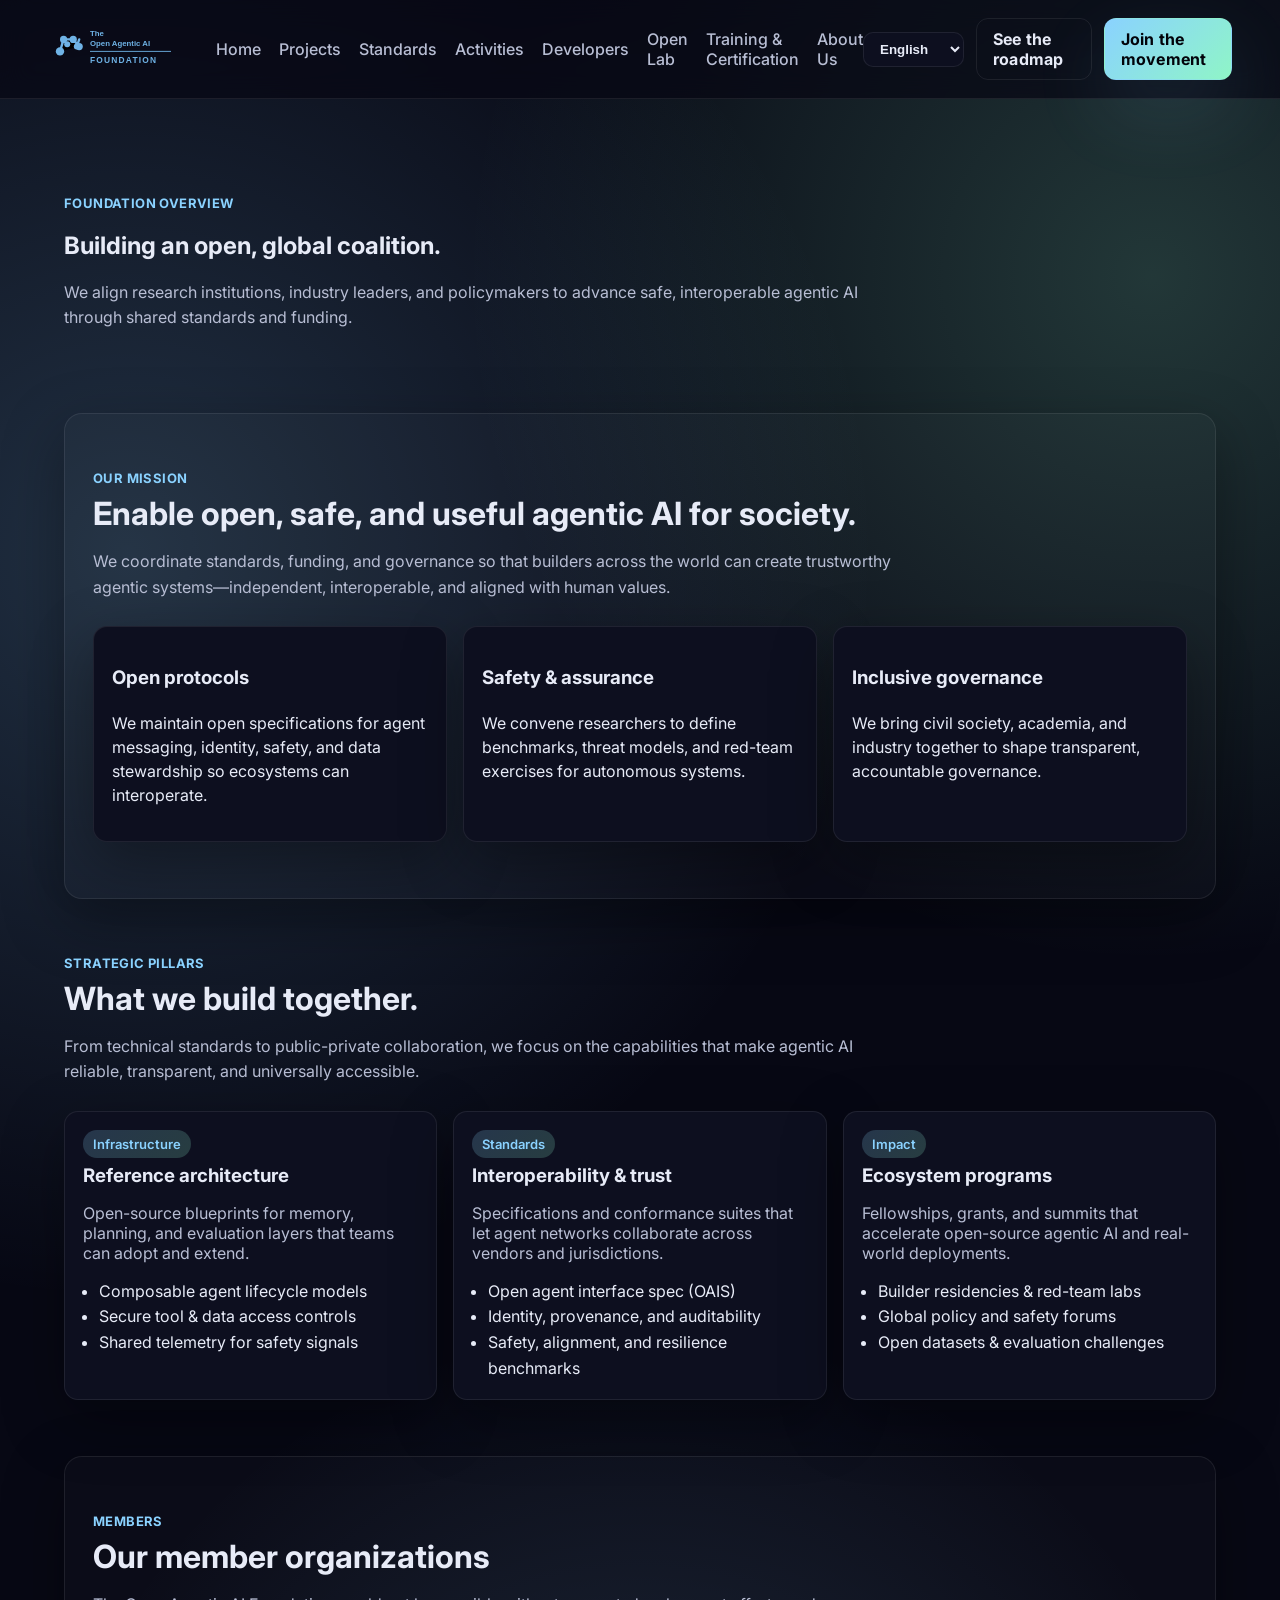
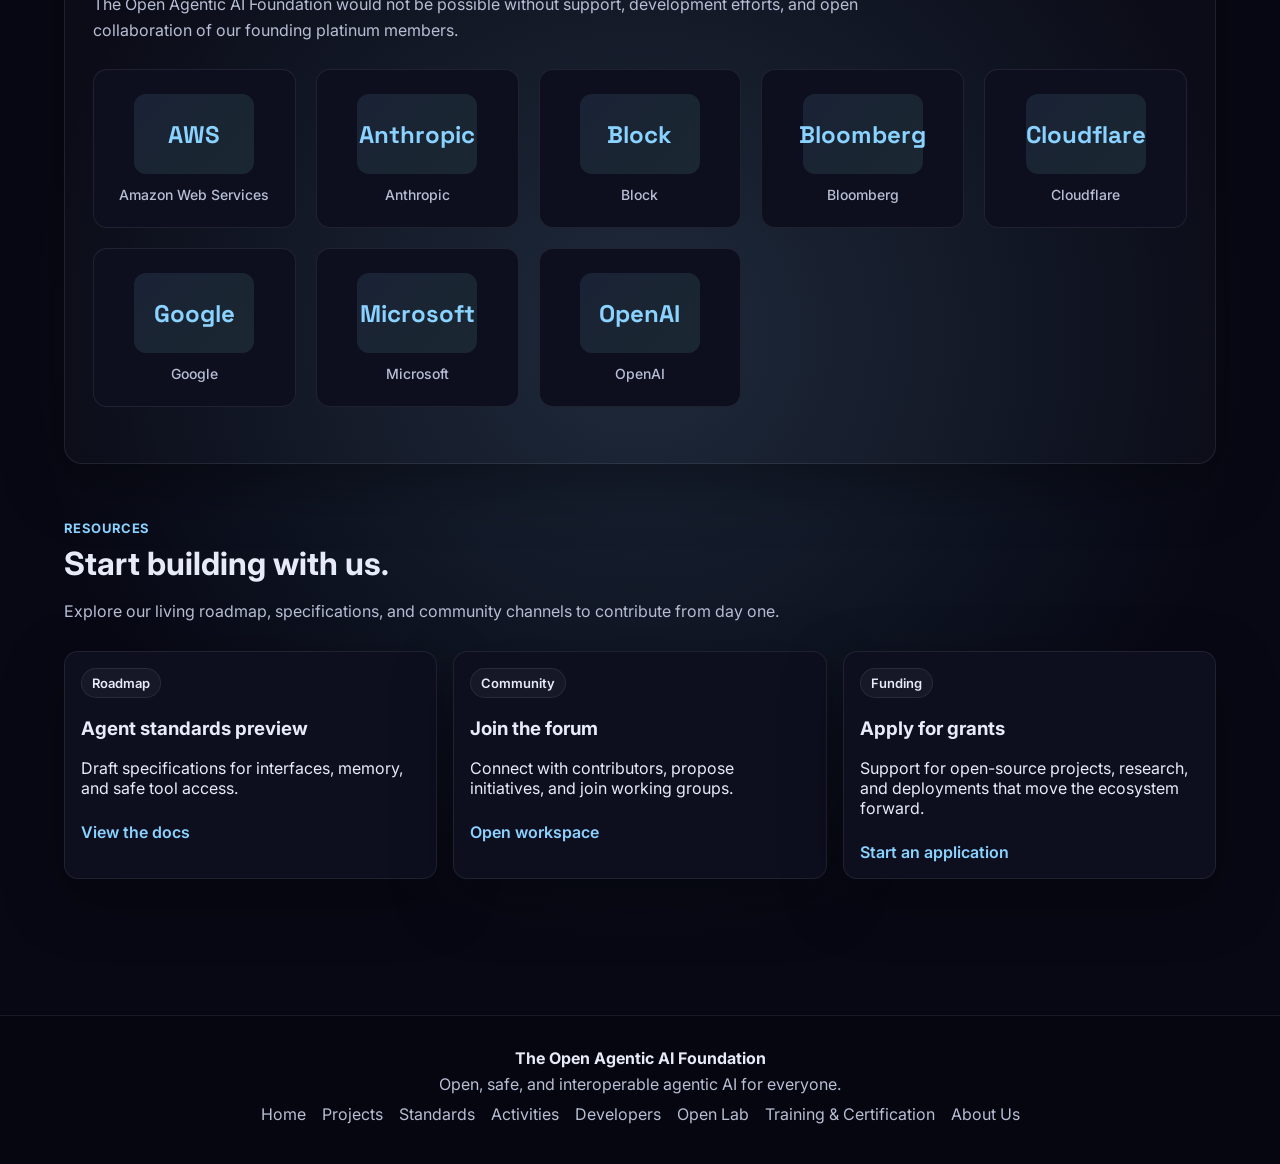
==== about.html @ 7ecd5288 "Add foundation logo to site" ====
<!DOCTYPE html>
<html lang="en">
<head>
  <meta charset="UTF-8">
  <meta name="viewport" content="width=device-width, initial-scale=1.0">
  <meta name="description" content="Learn about The Open Agentic AI Foundation, our mission, charter, structure, and donors.">
  <title>About Us · The Open Agentic AI Foundation</title>
  <link rel="preconnect" href="https://fonts.googleapis.com">
  <link rel="preconnect" href="https://fonts.gstatic.com" crossorigin>
  <link href="https://fonts.googleapis.com/css2?family=Inter:wght@400;500;600;700&family=Space+Grotesk:wght@500;600&display=swap" rel="stylesheet">
  <link rel="stylesheet" href="assets/css/style.css">
</head>
<body>
  <a class="skip-link" href="#main-content">Skip to main content</a>
  <header class="site-header">
    <a class="logo" href="index.html" aria-label="The Open Agentic AI Foundation home">
      <img class="logo__image logo__image--full" src="assets/images/oaaif-logo-full.svg" alt="The Open Agentic AI Foundation logo">
      <img class="logo__image logo__image--mark" src="assets/images/oaaif-logo-mark.svg" alt="Open Agentic AI Foundation mark">
    </a>
    <nav class="nav-links">
      <a href="index.html#main-content" data-i18n="nav-home">Home</a>
      <a href="index.html#programs" data-i18n="nav-projects">Projects</a>
      <a href="index.html#pillars" data-i18n="nav-standards">Standards</a>
      <a href="index.html#community" data-i18n="nav-activities">Activities</a>
      <a href="index.html#members" data-i18n="nav-developers">Developers</a>
      <a href="index.html#resources" data-i18n="nav-open-lab">Open Lab</a>
      <a href="index.html#join" data-i18n="nav-training">Training & Certification</a>
      <div class="nav-item nav-item--dropdown">
        <a href="about.html#overview" data-i18n="nav-about">About Us</a>
        <div class="nav-dropdown">
          <a href="about.html#overview" data-i18n="nav-about-foundation">Foundation overview</a>
          <a href="about.html#mission" data-i18n="nav-about-mission">Mission</a>
          <a href="about.html#pillars" data-i18n="nav-about-charter">Charter</a>
          <a href="about.html#members" data-i18n="nav-about-structure">Organization structure</a>
          <a href="about.html#resources" data-i18n="nav-about-donors">Donor directory</a>
        </div>
      </div>
    </nav>
    <div class="header-actions">
      <select id="language-switcher" aria-label="Language selector">
        <option value="en">English</option>
        <option value="zh-CN">简体中文</option>
        <option value="zh-TW">繁體中文</option>
        <option value="ja">日本語</option>
        <option value="fr">Français</option>
      </select>
      <a class="btn ghost" href="index.html#join" data-i18n="hero-cta-secondary">See the roadmap</a>
      <a class="btn" href="index.html#community" data-i18n="hero-cta-primary">Join the movement</a>
    </div>
  </header>

  <main id="main-content">
    <section id="overview" class="section">
      <div class="section__header">
        <p class="eyebrow" data-i18n="overview-eyebrow">Foundation overview</p>
        <h1 data-i18n="overview-title">Building an open, global coalition.</h1>
        <p class="section__description" data-i18n="overview-body">We align research institutions, industry leaders, and policymakers to advance safe, interoperable agentic AI through shared standards and funding.</p>
      </div>
    </section>

    <section id="mission" class="section section--alt">
      <div class="section__header">
        <p class="eyebrow" data-i18n="mission-eyebrow">Our mission</p>
        <h2 data-i18n="mission-title">Enable open, safe, and useful agentic AI for society.</h2>
        <p class="section__description" data-i18n="mission-body">We coordinate standards, funding, and governance so that builders across the world can create trustworthy agentic systems—independent, interoperable, and aligned with human values.</p>
      </div>
      <div class="cards">
        <article class="card">
          <h3 data-i18n="mission-card-1-title">Open protocols</h3>
          <p data-i18n="mission-card-1-body">We maintain open specifications for agent messaging, identity, safety, and data stewardship so ecosystems can interoperate.</p>
        </article>
        <article class="card">
          <h3 data-i18n="mission-card-2-title">Safety & assurance</h3>
          <p data-i18n="mission-card-2-body">We convene researchers to define benchmarks, threat models, and red-team exercises for autonomous systems.</p>
        </article>
        <article class="card">
          <h3 data-i18n="mission-card-3-title">Inclusive governance</h3>
          <p data-i18n="mission-card-3-body">We bring civil society, academia, and industry together to shape transparent, accountable governance.</p>
        </article>
      </div>
    </section>

    <section id="pillars" class="section">
      <div class="section__header">
        <p class="eyebrow" data-i18n="pillars-eyebrow">Strategic pillars</p>
        <h2 data-i18n="pillars-title">What we build together.</h2>
        <p class="section__description" data-i18n="pillars-body">From technical standards to public-private collaboration, we focus on the capabilities that make agentic AI reliable, transparent, and universally accessible.</p>
      </div>
      <div class="pillars">
        <article class="pillar">
          <div class="pill pill--accent" data-i18n="pillar-1-tag">Infrastructure</div>
          <h3 data-i18n="pillar-1-title">Reference architecture</h3>
          <p data-i18n="pillar-1-body">Open-source blueprints for memory, planning, and evaluation layers that teams can adopt and extend.</p>
          <ul>
            <li data-i18n="pillar-1-li-1">Composable agent lifecycle models</li>
            <li data-i18n="pillar-1-li-2">Secure tool & data access controls</li>
            <li data-i18n="pillar-1-li-3">Shared telemetry for safety signals</li>
          </ul>
        </article>
        <article class="pillar">
          <div class="pill pill--accent" data-i18n="pillar-2-tag">Standards</div>
          <h3 data-i18n="pillar-2-title">Interoperability & trust</h3>
          <p data-i18n="pillar-2-body">Specifications and conformance suites that let agent networks collaborate across vendors and jurisdictions.</p>
          <ul>
            <li data-i18n="pillar-2-li-1">Open agent interface spec (OAIS)</li>
            <li data-i18n="pillar-2-li-2">Identity, provenance, and auditability</li>
            <li data-i18n="pillar-2-li-3">Safety, alignment, and resilience benchmarks</li>
          </ul>
        </article>
        <article class="pillar">
          <div class="pill pill--accent" data-i18n="pillar-3-tag">Impact</div>
          <h3 data-i18n="pillar-3-title">Ecosystem programs</h3>
          <p data-i18n="pillar-3-body">Fellowships, grants, and summits that accelerate open-source agentic AI and real-world deployments.</p>
          <ul>
            <li data-i18n="pillar-3-li-1">Builder residencies & red-team labs</li>
            <li data-i18n="pillar-3-li-2">Global policy and safety forums</li>
            <li data-i18n="pillar-3-li-3">Open datasets & evaluation challenges</li>
          </ul>
        </article>
      </div>
    </section>

    <section id="members" class="section section--alt">
      <div class="section__header">
        <p class="eyebrow" data-i18n="members-eyebrow">Members</p>
        <h2 data-i18n="members-title">Our member organizations</h2>
        <p class="section__description" data-i18n="members-body">The Open Agentic AI Foundation would not be possible without the support, development efforts, and open collaboration of our founding platinum members.</p>
      </div>
      <div class="logo-wall">
        <div class="logo-item">
          <div class="logo-placeholder" data-logo="aws">AWS</div>
          <span class="logo-name">Amazon Web Services</span>
        </div>
        <div class="logo-item">
          <div class="logo-placeholder" data-logo="anthropic">Anthropic</div>
          <span class="logo-name">Anthropic</span>
        </div>
        <div class="logo-item">
          <div class="logo-placeholder" data-logo="block">Block</div>
          <span class="logo-name">Block</span>
        </div>
        <div class="logo-item">
          <div class="logo-placeholder" data-logo="bloomberg">Bloomberg</div>
          <span class="logo-name">Bloomberg</span>
        </div>
        <div class="logo-item">
          <div class="logo-placeholder" data-logo="cloudflare">Cloudflare</div>
          <span class="logo-name">Cloudflare</span>
        </div>
        <div class="logo-item">
          <div class="logo-placeholder" data-logo="google">Google</div>
          <span class="logo-name">Google</span>
        </div>
        <div class="logo-item">
          <div class="logo-placeholder" data-logo="microsoft">Microsoft</div>
          <span class="logo-name">Microsoft</span>
        </div>
        <div class="logo-item">
          <div class="logo-placeholder" data-logo="openai">OpenAI</div>
          <span class="logo-name">OpenAI</span>
        </div>
      </div>
    </section>

    <section id="resources" class="section">
      <div class="section__header">
        <p class="eyebrow" data-i18n="resources-eyebrow">Resources</p>
        <h2 data-i18n="resources-title">Start building with us.</h2>
        <p class="section__description" data-i18n="resources-body">Explore our living roadmap, specifications, and community channels to contribute from day one.</p>
      </div>
      <div class="resource-grid">
        <article class="resource">
          <div class="pill" data-i18n="resource-1-tag">Roadmap</div>
          <h3 data-i18n="resource-1-title">Agent standards preview</h3>
          <p data-i18n="resource-1-body">Draft specifications for interfaces, memory, and safe tool access.</p>
          <a href="#" class="link" data-i18n="resource-1-link">View the docs</a>
        </article>
        <article class="resource">
          <div class="pill" data-i18n="resource-2-tag">Community</div>
          <h3 data-i18n="resource-2-title">Join the forum</h3>
          <p data-i18n="resource-2-body">Connect with contributors, propose initiatives, and join working groups.</p>
          <a href="#" class="link" data-i18n="resource-2-link">Open workspace</a>
        </article>
        <article class="resource">
          <div class="pill" data-i18n="resource-3-tag">Funding</div>
          <h3 data-i18n="resource-3-title">Apply for grants</h3>
          <p data-i18n="resource-3-body">Support for open-source projects, research, and deployments that move the ecosystem forward.</p>
          <a href="#" class="link" data-i18n="resource-3-link">Start an application</a>
        </article>
      </div>
    </section>
  </main>

  <footer class="footer">
    <div class="footer__brand" data-i18n="brand-name">The Open Agentic AI Foundation</div>
    <p class="footer__text" data-i18n="footer-copy">Open, safe, and interoperable agentic AI for everyone.</p>
    <div class="footer__links">
      <a href="index.html#main-content" data-i18n="nav-home">Home</a>
      <a href="index.html#programs" data-i18n="nav-projects">Projects</a>
      <a href="index.html#pillars" data-i18n="nav-standards">Standards</a>
      <a href="index.html#community" data-i18n="nav-activities">Activities</a>
      <a href="index.html#members" data-i18n="nav-developers">Developers</a>
      <a href="index.html#resources" data-i18n="nav-open-lab">Open Lab</a>
      <a href="index.html#join" data-i18n="nav-training">Training & Certification</a>
      <a href="about.html#overview" data-i18n="nav-about">About Us</a>
    </div>
  </footer>

  <script src="assets/js/app.js"></script>
</body>
</html>
---- assets/css/style.css ----
:root {
  --bg: #070814;
  --bg-alt: #0f1022;
  --card: #0d0f1f;
  --text: #e7ebf7;
  --muted: #b8bed4;
  --accent: #8ad2ff;
  --accent-2: #8ff5c7;
  --border: rgba(255, 255, 255, 0.08);
  --glow: 0 30px 80px rgba(138, 210, 255, 0.12);
  --radius: 14px;
  --shadow-card: 0 20px 60px rgba(0, 0, 0, 0.35);
}

* {
  box-sizing: border-box;
}

body {
  margin: 0;
  font-family: "Inter", system-ui, -apple-system, sans-serif;
  background: radial-gradient(circle at 10% 20%, rgba(138, 210, 255, 0.2), transparent 30%),
              radial-gradient(circle at 90% 10%, rgba(143, 245, 199, 0.2), transparent 25%),
              radial-gradient(circle at 50% 70%, rgba(138, 210, 255, 0.15), transparent 30%),
              var(--bg);
  color: var(--text);
  min-height: 100vh;
}

html {
  scroll-behavior: smooth;
}

@media (prefers-reduced-motion: reduce) {
  html {
    scroll-behavior: auto;
  }
}

.skip-link {
  position: absolute;
  left: 12px;
  top: -40px;
  padding: 10px 14px;
  background: var(--accent);
  color: #02030a;
  border-radius: 10px;
  font-weight: 700;
  transition: top 0.2s ease;
  z-index: 999;
}

.skip-link:focus {
  top: 12px;
}

a {
  color: inherit;
  text-decoration: none;
}

.site-header {
  position: sticky;
  top: 0;
  z-index: 10;
  display: flex;
  align-items: center;
  justify-content: space-between;
  padding: 18px 48px;
  backdrop-filter: blur(14px);
  background: rgba(7, 8, 20, 0.72);
  border-bottom: 1px solid var(--border);
}

.logo {
  display: flex;
  align-items: center;
  gap: 12px;
}

.logo__image {
  display: block;
  height: 48px;
  width: auto;
}

.logo__image--mark {
  display: none;
}

.nav-links {
  display: flex;
  gap: 18px;
  align-items: center;
}

.nav-links a {
  color: var(--muted);
  font-weight: 500;
  transition: color 0.2s ease;
}

.nav-links a:hover {
  color: var(--accent);
}

.nav-links a.active {
  color: var(--text);
  text-decoration: underline;
  text-decoration-color: var(--accent);
  text-decoration-thickness: 2px;
  text-underline-offset: 6px;
}

.nav-item {
  position: relative;
  display: flex;
  align-items: center;
}

.nav-item--dropdown::after {
  content: "";
  position: absolute;
  top: 100%;
  left: 0;
  width: 100%;
  height: 12px;
}

.nav-dropdown {
  position: absolute;
  top: calc(100% + 12px);
  left: 0;
  display: none;
  flex-direction: column;
  gap: 6px;
  padding: 12px;
  min-width: 200px;
  background: rgba(13, 15, 31, 0.98);
  border: 1px solid var(--border);
  border-radius: 12px;
  box-shadow: var(--shadow-card);
  z-index: 20;
}

.nav-dropdown a {
  color: var(--muted);
  font-size: 14px;
  font-weight: 500;
  padding: 6px 8px;
  border-radius: 8px;
  transition: color 0.2s ease, background 0.2s ease;
}

.nav-dropdown a:hover {
  color: var(--text);
  background: rgba(138, 210, 255, 0.12);
}

.nav-item--dropdown:hover .nav-dropdown,
.nav-item--dropdown:focus-within .nav-dropdown {
  display: flex;
}

.header-actions {
  display: flex;
  align-items: center;
  gap: 12px;
}

select {
  background: var(--card);
  color: var(--text);
  border: 1px solid var(--border);
  border-radius: 10px;
  padding: 8px 12px;
  font-weight: 600;
  cursor: pointer;
}

.btn {
  padding: 10px 16px;
  border-radius: 12px;
  border: 1px solid transparent;
  background: linear-gradient(135deg, var(--accent), var(--accent-2));
  color: #02030a;
  font-weight: 700;
  letter-spacing: 0.2px;
  box-shadow: var(--glow);
  transition: transform 0.2s ease, box-shadow 0.2s ease;
}

.btn:hover {
  transform: translateY(-1px);
  box-shadow: 0 20px 40px rgba(138, 210, 255, 0.25);
}

.btn.ghost {
  background: transparent;
  border: 1px solid var(--border);
  color: var(--text);
  box-shadow: none;
}

main {
  max-width: 1200px;
  margin: 0 auto;
  padding: 40px 24px 80px;
}

.hero {
  display: grid;
  grid-template-columns: 1.2fr 0.8fr;
  gap: 28px;
  padding: 40px 0 32px;
  align-items: center;
}

.hero__content h1 {
  font-size: clamp(32px, 4vw, 46px);
  margin: 12px 0;
  line-height: 1.1;
}

.hero__content .lead {
  color: var(--muted);
  font-size: 18px;
  line-height: 1.6;
  margin-bottom: 20px;
}

.hero__actions {
  display: flex;
  gap: 12px;
  flex-wrap: wrap;
  margin-bottom: 20px;
}

.metrics {
  display: grid;
  grid-template-columns: repeat(auto-fit, minmax(160px, 1fr));
  gap: 14px;
}

.metric {
  padding: 14px;
  background: var(--card);
  border: 1px solid var(--border);
  border-radius: var(--radius);
  box-shadow: var(--shadow-card);
}

.metric__value {
  font-size: 24px;
  font-weight: 700;
}

.metric__label {
  color: var(--muted);
  font-size: 14px;
}

.hero__panel .panel {
  background: linear-gradient(180deg, rgba(8, 10, 26, 0.8), rgba(7, 8, 20, 0.95));
  border: 1px solid var(--border);
  border-radius: 18px;
  padding: 18px;
  box-shadow: var(--shadow-card);
}

.panel__header {
  display: flex;
  gap: 8px;
  margin-bottom: 12px;
}

.pill {
  display: inline-block;
  padding: 6px 10px;
  border-radius: 999px;
  border: 1px solid var(--border);
  background: rgba(255, 255, 255, 0.04);
  color: var(--text);
  font-size: 13px;
  font-weight: 600;
}

.pill--accent {
  border: none;
  background: linear-gradient(135deg, rgba(138, 210, 255, 0.2), rgba(143, 245, 199, 0.2));
  color: var(--accent);
}

.panel__body h3 {
  margin: 0 0 12px;
}

.timeline {
  list-style: none;
  padding: 0;
  margin: 0;
  display: flex;
  flex-direction: column;
  gap: 14px;
}

.timeline li {
  display: grid;
  grid-template-columns: 50px 1fr;
  gap: 10px;
  padding: 10px;
  border-radius: 12px;
  border: 1px solid var(--border);
  background: rgba(255, 255, 255, 0.02);
}

.timeline__time {
  font-weight: 700;
  color: var(--accent);
}

.timeline__title {
  margin: 0 0 4px;
}

.timeline__desc {
  margin: 0;
  color: var(--muted);
}

.panel__footer {
  margin-top: 12px;
  color: var(--muted);
  font-size: 14px;
}

.section {
  padding: 56px 0;
}

.section--alt {
  background: rgba(255, 255, 255, 0.02);
  border: 1px solid var(--border);
  border-radius: 18px;
  padding: 56px 28px;
  box-shadow: var(--shadow-card);
}

.section__header {
  max-width: 820px;
  margin-bottom: 26px;
}

.section__header h2 {
  font-size: 32px;
  margin: 8px 0;
}

.section__description {
  color: var(--muted);
  line-height: 1.6;
}

.cards {
  display: grid;
  grid-template-columns: repeat(auto-fit, minmax(240px, 1fr));
  gap: 16px;
}

.card {
  background: var(--card);
  border: 1px solid var(--border);
  border-radius: var(--radius);
  padding: 18px;
  box-shadow: var(--shadow-card);
  line-height: 1.5;
}

.pillars {
  display: grid;
  grid-template-columns: repeat(auto-fit, minmax(260px, 1fr));
  gap: 16px;
}

.pillar {
  background: var(--card);
  border: 1px solid var(--border);
  border-radius: var(--radius);
  padding: 18px;
  box-shadow: var(--shadow-card);
}

.pillar h3 {
  margin: 6px 0 8px;
}

.pillar p {
  color: var(--muted);
}

.pillar ul {
  margin: 8px 0 0 16px;
  padding: 0;
  color: var(--text);
  line-height: 1.6;
}

.programs {
  display: grid;
  grid-template-columns: repeat(auto-fit, minmax(240px, 1fr));
  gap: 16px;
}

.program {
  border: 1px solid var(--border);
  border-radius: var(--radius);
  padding: 16px;
  background: var(--card);
  box-shadow: var(--shadow-card);
}

.logo-wall {
  display: grid;
  grid-template-columns: repeat(auto-fit, minmax(200px, 1fr));
  gap: 20px;
}

.logo-item {
  background: var(--card);
  border: 1px solid var(--border);
  border-radius: var(--radius);
  padding: 24px;
  display: flex;
  flex-direction: column;
  align-items: center;
  justify-content: center;
  transition: transform 0.2s ease, box-shadow 0.2s ease;
  text-align: center;
}

.logo-item:hover {
  transform: translateY(-4px);
  box-shadow: var(--glow);
}

.logo-placeholder {
  width: 120px;
  height: 80px;
  display: flex;
  align-items: center;
  justify-content: center;
  font-size: 24px;
  font-weight: 700;
  color: var(--accent);
  background: linear-gradient(135deg, rgba(138, 210, 255, 0.1), rgba(143, 245, 199, 0.1));
  border-radius: 12px;
  margin-bottom: 12px;
  font-family: "Space Grotesk", "Inter", sans-serif;
}

.logo-name {
  color: var(--muted);
  font-size: 14px;
  font-weight: 500;
}

@media (max-width: 768px) {
  .logo__image--full {
    display: none;
  }

  .logo__image--mark {
    display: block;
    height: 40px;
  }

  .logo-wall {
    grid-template-columns: repeat(2, 1fr);
    gap: 12px;
  }

  .logo-placeholder {
    width: 80px;
    height: 60px;
    font-size: 18px;
  }

  .logo-name {
    font-size: 12px;
  }
}

@media (max-width: 480px) {
  .logo-wall {
    grid-template-columns: 1fr;
  }
}

.program__meta {
  font-size: 14px;
  color: var(--muted);
  margin-bottom: 8px;
}

.grid {
  display: grid;
  grid-template-columns: repeat(auto-fit, minmax(220px, 1fr));
  gap: 14px;
}

.highlight {
  border: 1px solid var(--border);
  border-radius: var(--radius);
  padding: 16px;
  background: var(--card);
  box-shadow: var(--shadow-card);
}

.resource-grid {
  display: grid;
  grid-template-columns: repeat(auto-fit, minmax(240px, 1fr));
  gap: 16px;
}

.resource {
  border: 1px solid var(--border);
  border-radius: var(--radius);
  padding: 16px;
  background: var(--card);
  box-shadow: var(--shadow-card);
}

.link {
  display: inline-flex;
  gap: 6px;
  align-items: center;
  margin-top: 8px;
  color: var(--accent);
  font-weight: 600;
}

.section--cta {
  padding: 60px 0;
}

.cta {
  display: flex;
  align-items: center;
  justify-content: space-between;
  gap: 14px;
  padding: 20px 24px;
  border: 1px solid var(--border);
  border-radius: 18px;
  background: linear-gradient(135deg, rgba(138, 210, 255, 0.08), rgba(143, 245, 199, 0.06));
  box-shadow: var(--shadow-card);
}

.cta__actions {
  display: flex;
  gap: 10px;
}

.footer {
  padding: 32px 24px 40px;
  border-top: 1px solid var(--border);
  background: rgba(5, 6, 15, 0.85);
  text-align: center;
}

.footer__brand {
  font-weight: 700;
  margin-bottom: 6px;
}

.footer__text {
  color: var(--muted);
  margin: 0 0 10px;
}

.footer__links {
  display: flex;
  justify-content: center;
  gap: 16px;
  color: var(--muted);
  flex-wrap: wrap;
}

.eyebrow {
  letter-spacing: 0.4px;
  text-transform: uppercase;
  font-weight: 700;
  color: var(--accent);
  font-size: 13px;
  margin: 0;
}

@media (max-width: 960px) {
  .site-header {
    flex-wrap: wrap;
    gap: 12px;
  }

  .hero {
    grid-template-columns: 1fr;
    padding-top: 24px;
  }

  .header-actions {
    width: 100%;
    justify-content: flex-start;
    flex-wrap: wrap;
  }

  .nav-links {
    width: 100%;
    justify-content: flex-start;
    flex-wrap: wrap;
  }

  .cta {
    flex-direction: column;
    align-items: flex-start;
  }
}
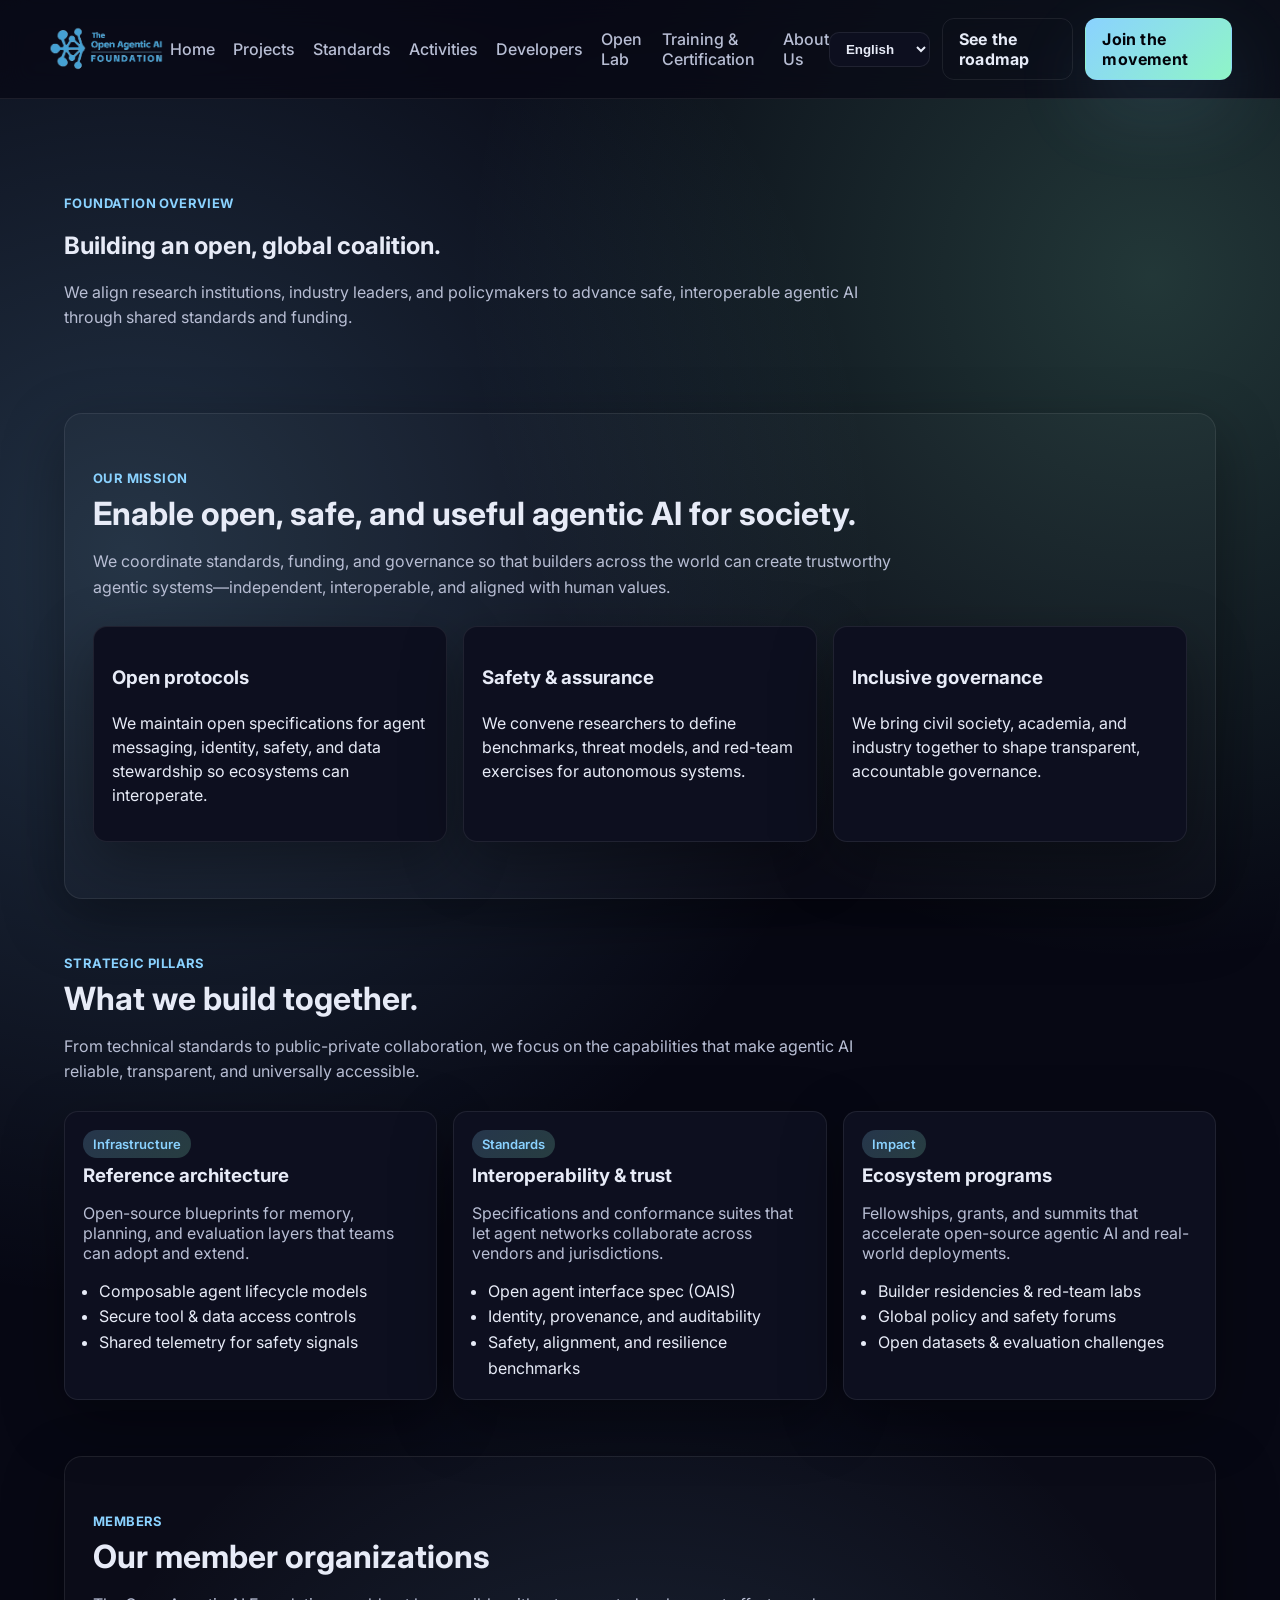
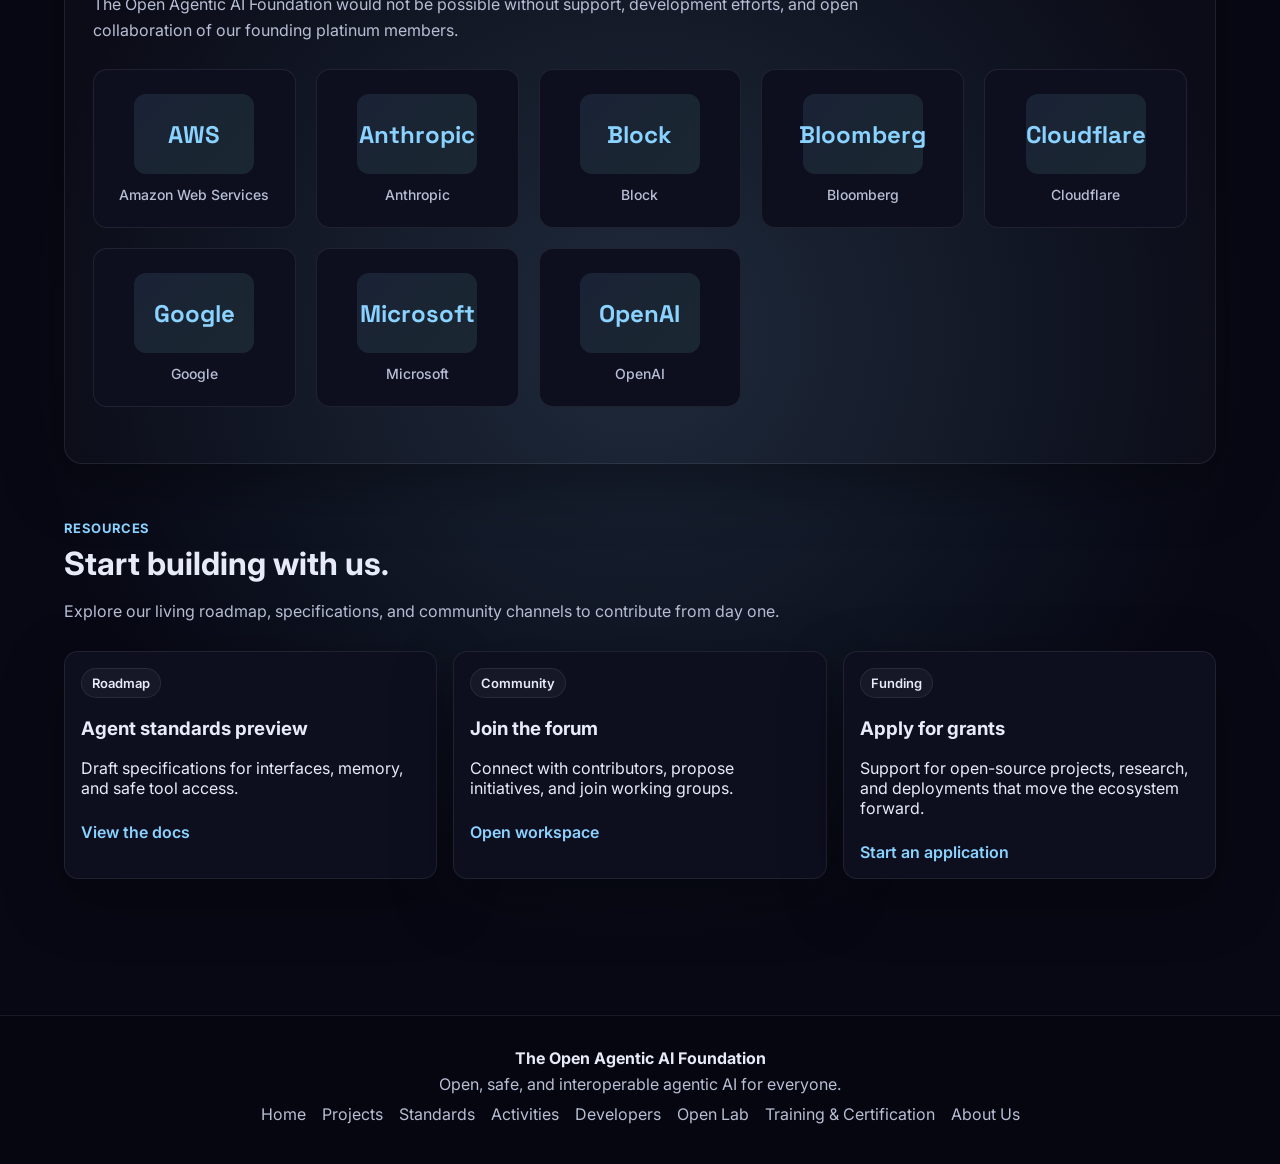
==== commit b11646e1: "Add Arabic language support" ====
--- a/about.html
+++ b/about.html
@@ -39,6 +39,7 @@
     <div class="header-actions">
       <select id="language-switcher" aria-label="Language selector">
         <option value="en">English</option>
+        <option value="ar">العربية</option>
         <option value="zh-CN">简体中文</option>
         <option value="zh-TW">繁體中文</option>
         <option value="ja">日本語</option>
--- a/assets/css/style.css
+++ b/assets/css/style.css
@@ -27,6 +27,15 @@
   min-height: 100vh;
 }
 
+html[dir="rtl"] body {
+  direction: rtl;
+}
+
+html[dir="rtl"] .nav-links,
+html[dir="rtl"] .header-actions {
+  flex-direction: row-reverse;
+}
+
 html {
   scroll-behavior: smooth;
 }
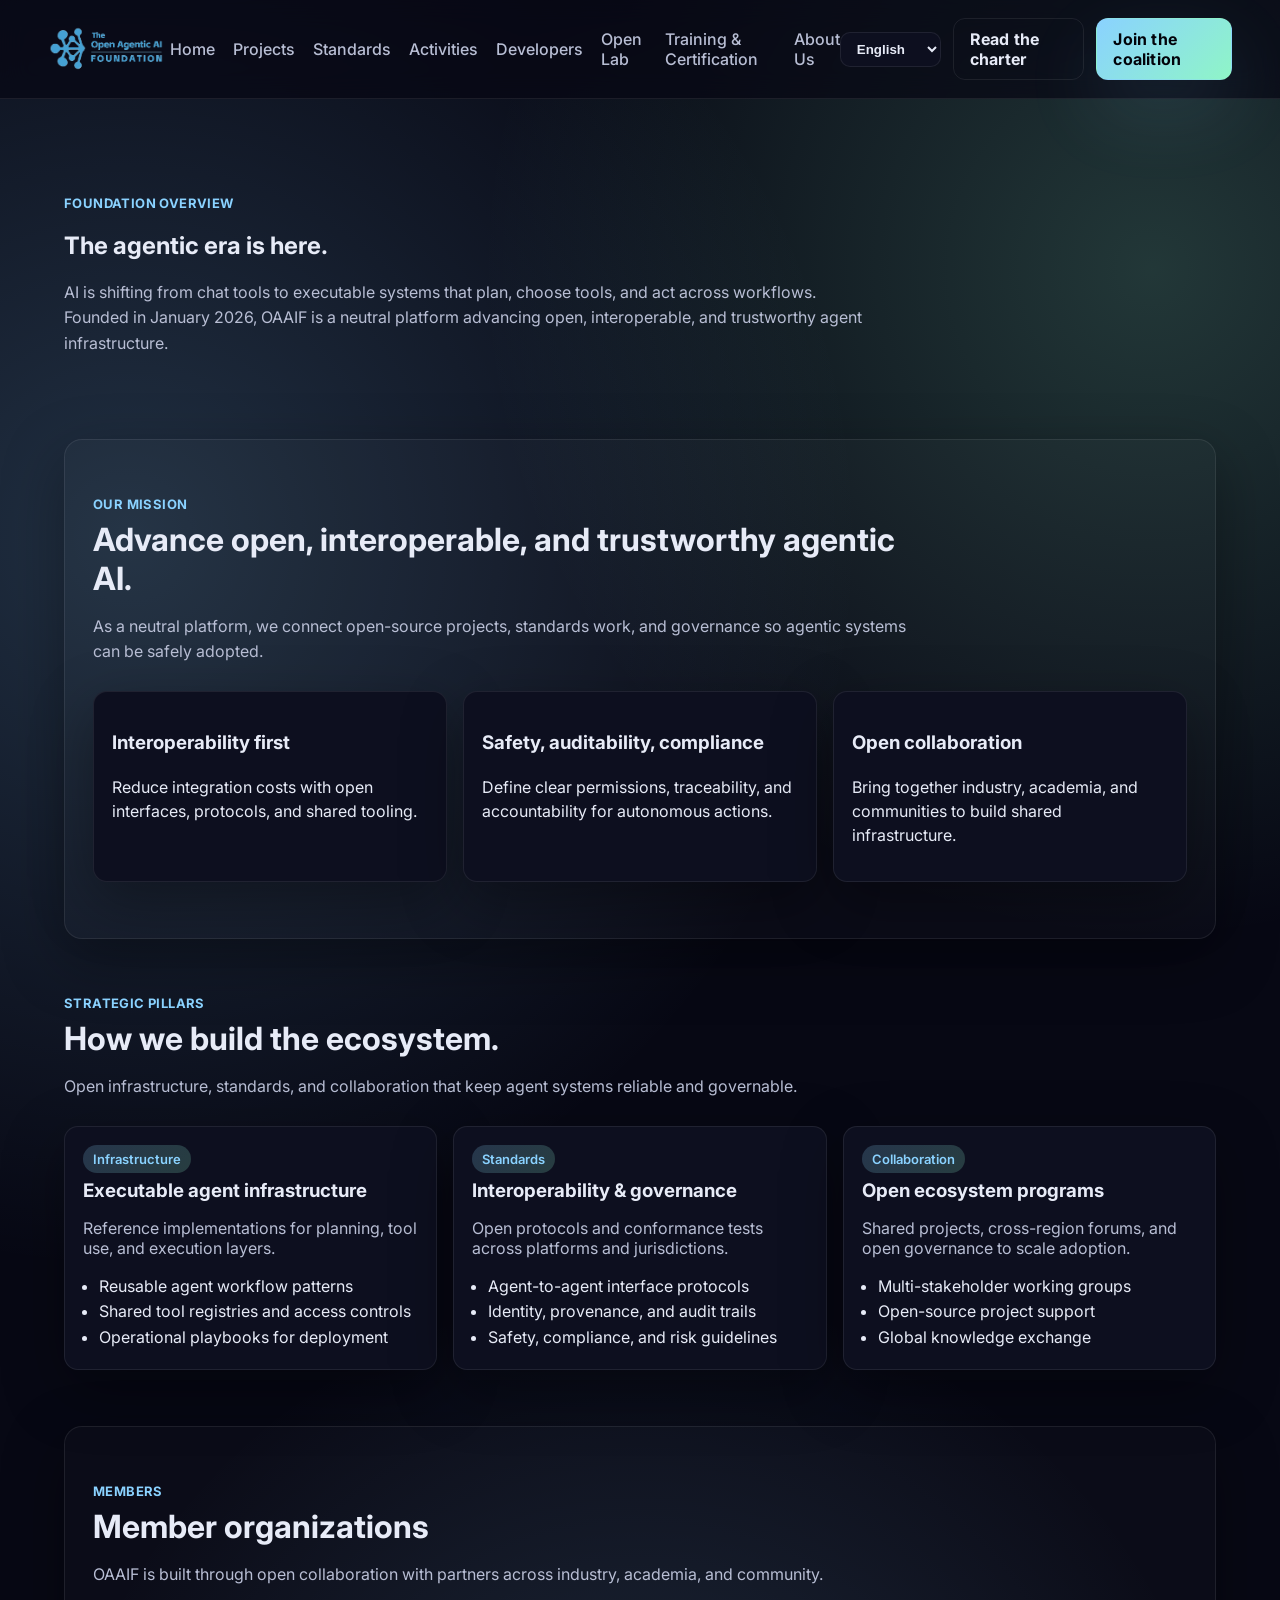
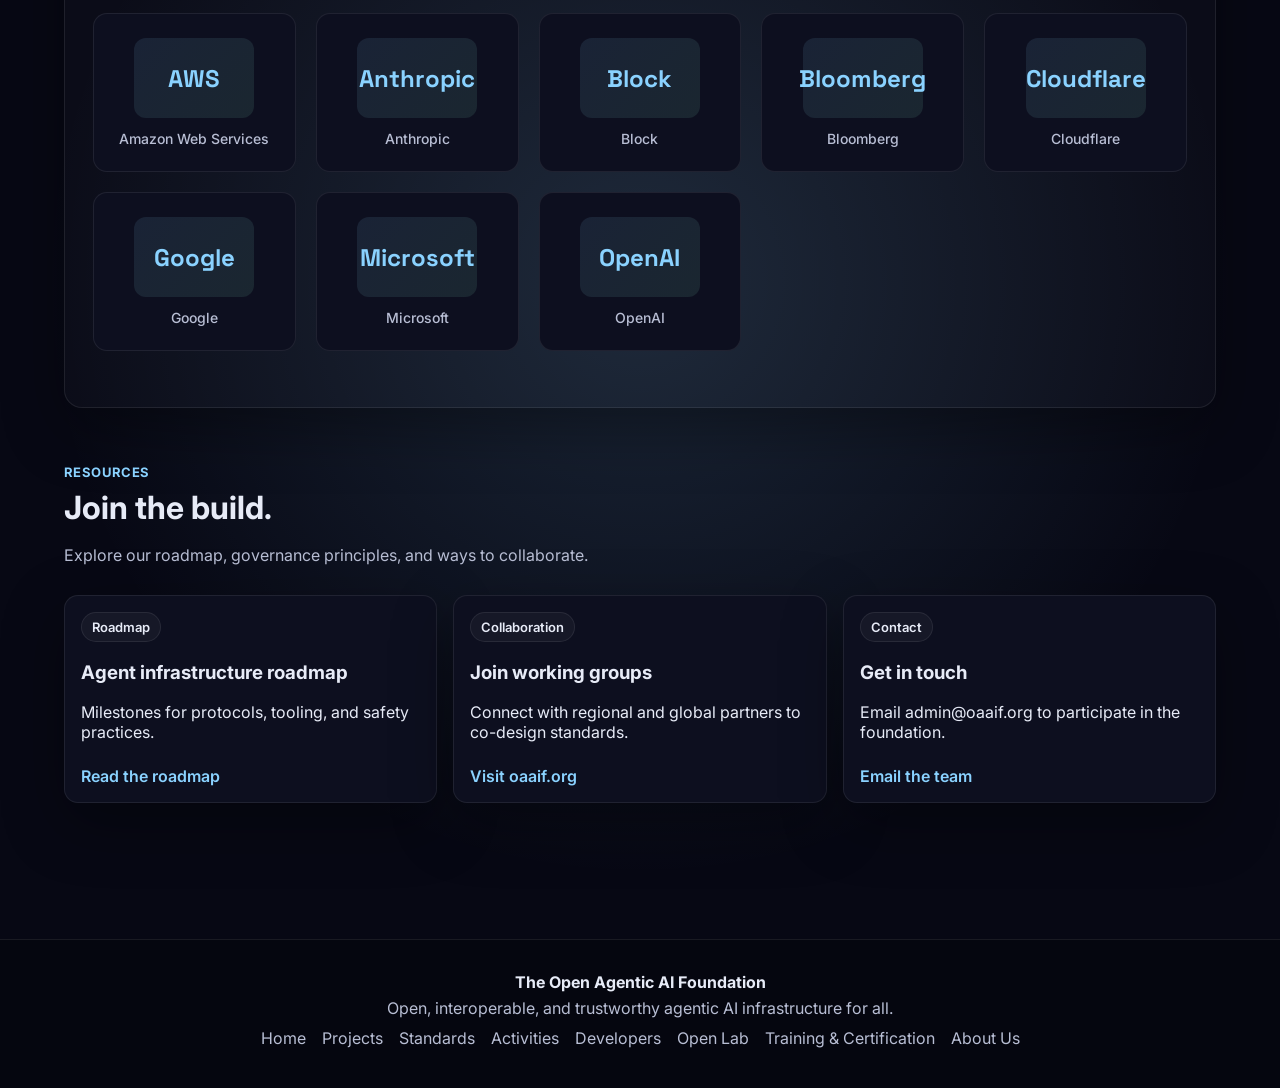
==== commit 61efdd7a: "Update site copy for OAAIF launch" ====
--- a/about.html
+++ b/about.html
@@ -3,7 +3,7 @@
 <head>
   <meta charset="UTF-8">
   <meta name="viewport" content="width=device-width, initial-scale=1.0">
-  <meta name="description" content="Learn about The Open Agentic AI Foundation, our mission, charter, structure, and donors.">
+  <meta name="description" content="Learn about the Open Agentic AI Foundation (OAAIF), a neutral platform founded in 2026 to advance open, interoperable, and trustworthy agentic AI infrastructure.">
   <title>About Us · The Open Agentic AI Foundation</title>
   <link rel="preconnect" href="https://fonts.googleapis.com">
   <link rel="preconnect" href="https://fonts.gstatic.com" crossorigin>
@@ -17,6 +17,11 @@
       <img class="logo__image logo__image--full" src="assets/images/oaaif-logo-full.svg" alt="The Open Agentic AI Foundation logo">
       <img class="logo__image logo__image--mark" src="assets/images/oaaif-logo-mark.svg" alt="Open Agentic AI Foundation mark">
     </a>
+    <button class="mobile-menu-toggle" aria-label="Toggle mobile menu" aria-expanded="false">
+      <span></span>
+      <span></span>
+      <span></span>
+    </button>
     <nav class="nav-links">
       <a href="index.html#main-content" data-i18n="nav-home">Home</a>
       <a href="index.html#programs" data-i18n="nav-projects">Projects</a>
@@ -180,13 +185,13 @@
           <div class="pill" data-i18n="resource-2-tag">Community</div>
           <h3 data-i18n="resource-2-title">Join the forum</h3>
           <p data-i18n="resource-2-body">Connect with contributors, propose initiatives, and join working groups.</p>
-          <a href="#" class="link" data-i18n="resource-2-link">Open workspace</a>
+          <a href="https://oaaif.org/" class="link" data-i18n="resource-2-link">Open workspace</a>
         </article>
         <article class="resource">
           <div class="pill" data-i18n="resource-3-tag">Funding</div>
           <h3 data-i18n="resource-3-title">Apply for grants</h3>
           <p data-i18n="resource-3-body">Support for open-source projects, research, and deployments that move the ecosystem forward.</p>
-          <a href="#" class="link" data-i18n="resource-3-link">Start an application</a>
+          <a href="mailto:admin@oaaif.org" class="link" data-i18n="resource-3-link">Start an application</a>
         </article>
       </div>
     </section>
--- a/assets/css/style.css
+++ b/assets/css/style.css
@@ -474,15 +474,6 @@
 }
 
 @media (max-width: 768px) {
-  .logo__image--full {
-    display: none;
-  }
-
-  .logo__image--mark {
-    display: block;
-    height: 40px;
-  }
-
   .logo-wall {
     grid-template-columns: repeat(2, 1fr);
     gap: 12px;
@@ -603,10 +594,122 @@
   margin: 0;
 }
 
+.mobile-menu-toggle {
+  display: none;
+  background: var(--card);
+  border: 1px solid var(--border);
+  border-radius: 10px;
+  padding: 10px;
+  cursor: pointer;
+  width: 40px;
+  height: 40px;
+  flex-direction: column;
+  justify-content: center;
+  align-items: center;
+  gap: 5px;
+}
+
+.mobile-menu-toggle span {
+  display: block;
+  width: 20px;
+  height: 2px;
+  background: var(--text);
+  transition: all 0.3s ease;
+}
+
+.mobile-menu-toggle.active span:nth-child(1) {
+  transform: rotate(45deg) translate(5px, 5px);
+}
+
+.mobile-menu-toggle.active span:nth-child(2) {
+  opacity: 0;
+}
+
+.mobile-menu-toggle.active span:nth-child(3) {
+  transform: rotate(-45deg) translate(7px, -7px);
+}
+
 @media (max-width: 960px) {
   .site-header {
     flex-wrap: wrap;
     gap: 12px;
+    padding: 14px 24px;
+  }
+
+  .logo {
+    flex: 0 0 auto;
+    max-width: calc(100% - 60px);
+  }
+
+  .logo__image--full {
+    display: block !important;
+    height: 32px;  /* 移动端缩小一点 */
+  }
+
+  .logo__image--mark {
+    display: none !important;
+  }
+
+  .mobile-menu-toggle {
+    display: flex;
+    flex-shrink: 0;
+  }
+
+  .nav-links {
+    display: none;
+    width: 100%;
+    flex-direction: column;
+    align-items: stretch;
+    gap: 8px;
+    padding: 12px 0;
+    border-top: 1px solid var(--border);
+  }
+
+  .nav-links.active {
+    display: flex;
+  }
+
+  .nav-links > a {
+    padding: 8px 0;
+  }
+
+  .nav-item--dropdown .nav-dropdown {
+    position: static;
+    display: none;
+    margin-left: 16px;
+    margin-top: 8px;
+  }
+
+  .nav-item--dropdown.active .nav-dropdown {
+    display: flex;
+  }
+
+  .header-actions {
+    display: none;
+    width: 100%;
+    flex-direction: column;
+    align-items: stretch;
+    gap: 10px;
+    padding-top: 12px;
+    margin-top: 12px;
+    border-top: 1px solid var(--border);
+  }
+
+  .nav-links.active ~ .header-actions {
+    display: flex;
+  }
+
+  .header-actions .btn {
+    font-size: 14px;
+    padding: 10px 14px;
+    text-align: center;
+    width: 100%;
+  }
+
+  .header-actions select {
+    font-size: 14px;
+    padding: 10px 12px;
+    width: 100%;
   }
 
   .hero {
@@ -614,18 +717,6 @@
     padding-top: 24px;
   }
 
-  .header-actions {
-    width: 100%;
-    justify-content: flex-start;
-    flex-wrap: wrap;
-  }
-
-  .nav-links {
-    width: 100%;
-    justify-content: flex-start;
-    flex-wrap: wrap;
-  }
-
   .cta {
     flex-direction: column;
     align-items: flex-start;
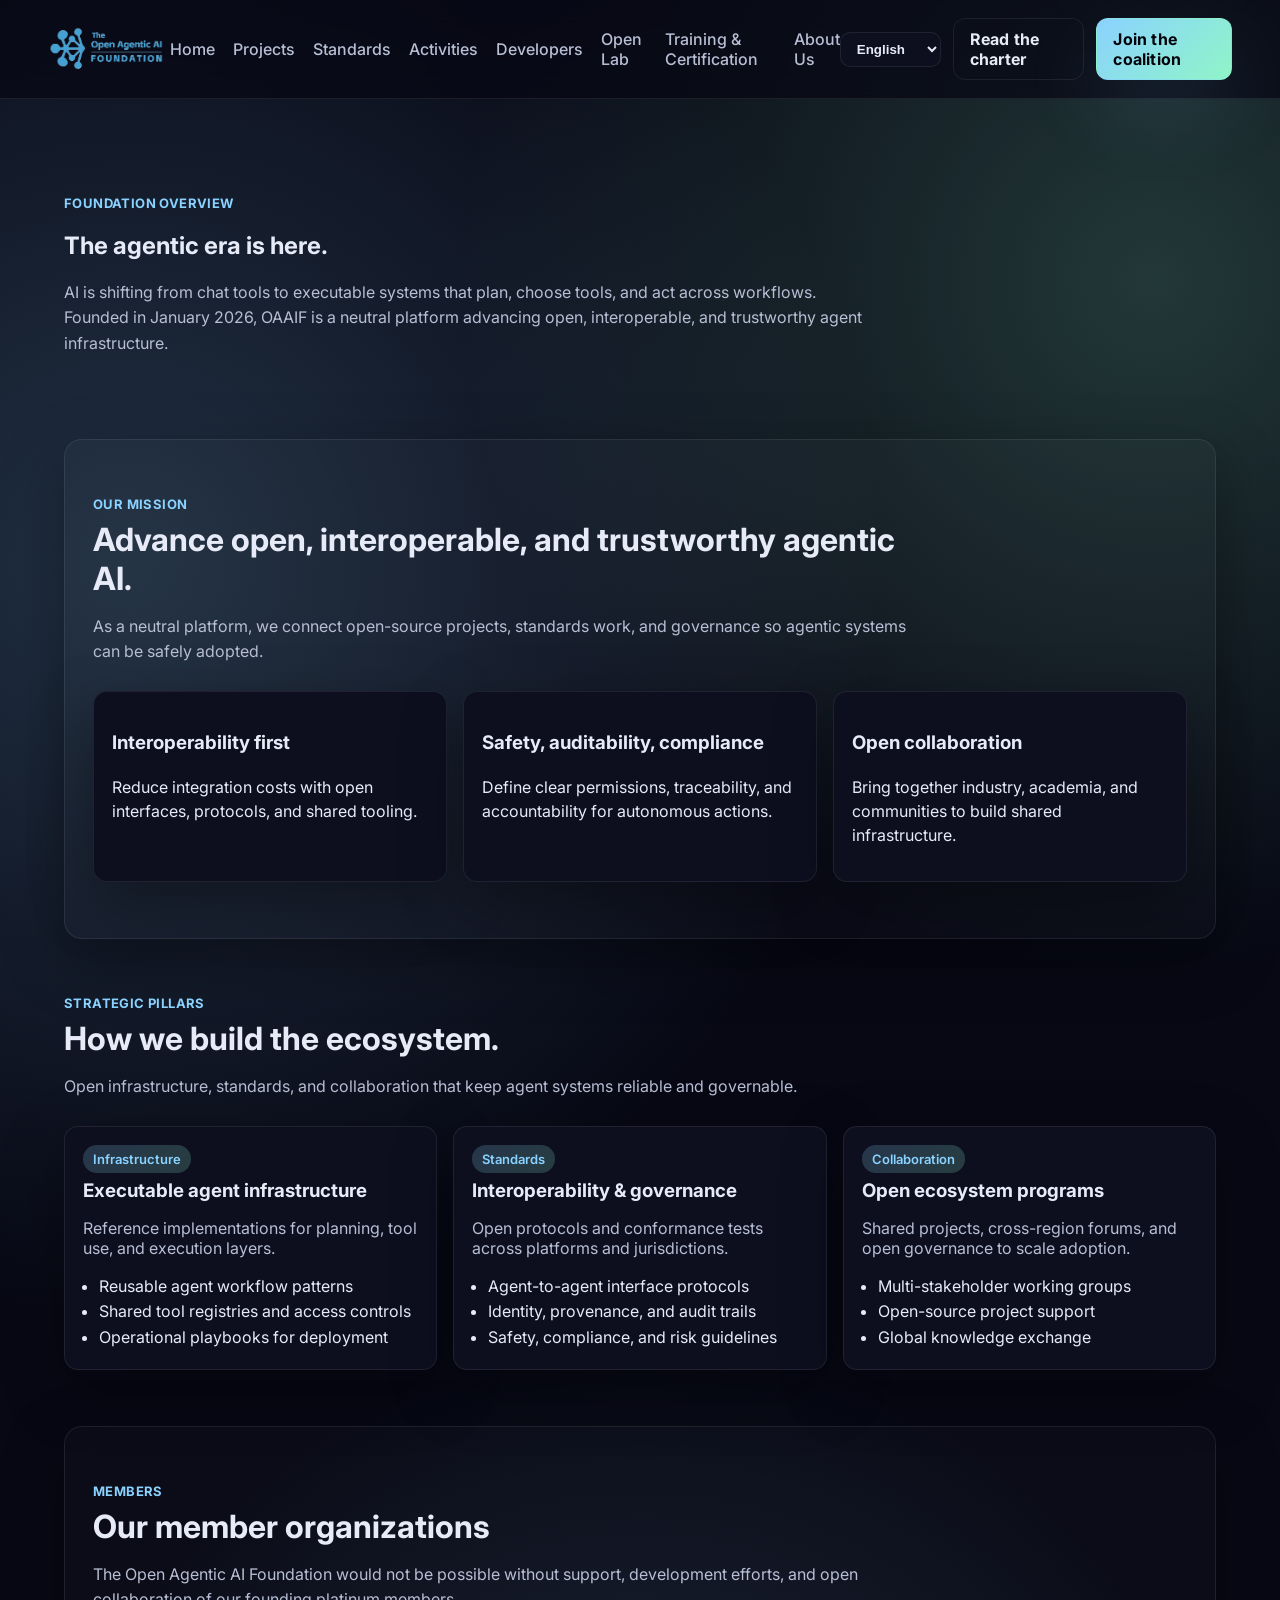
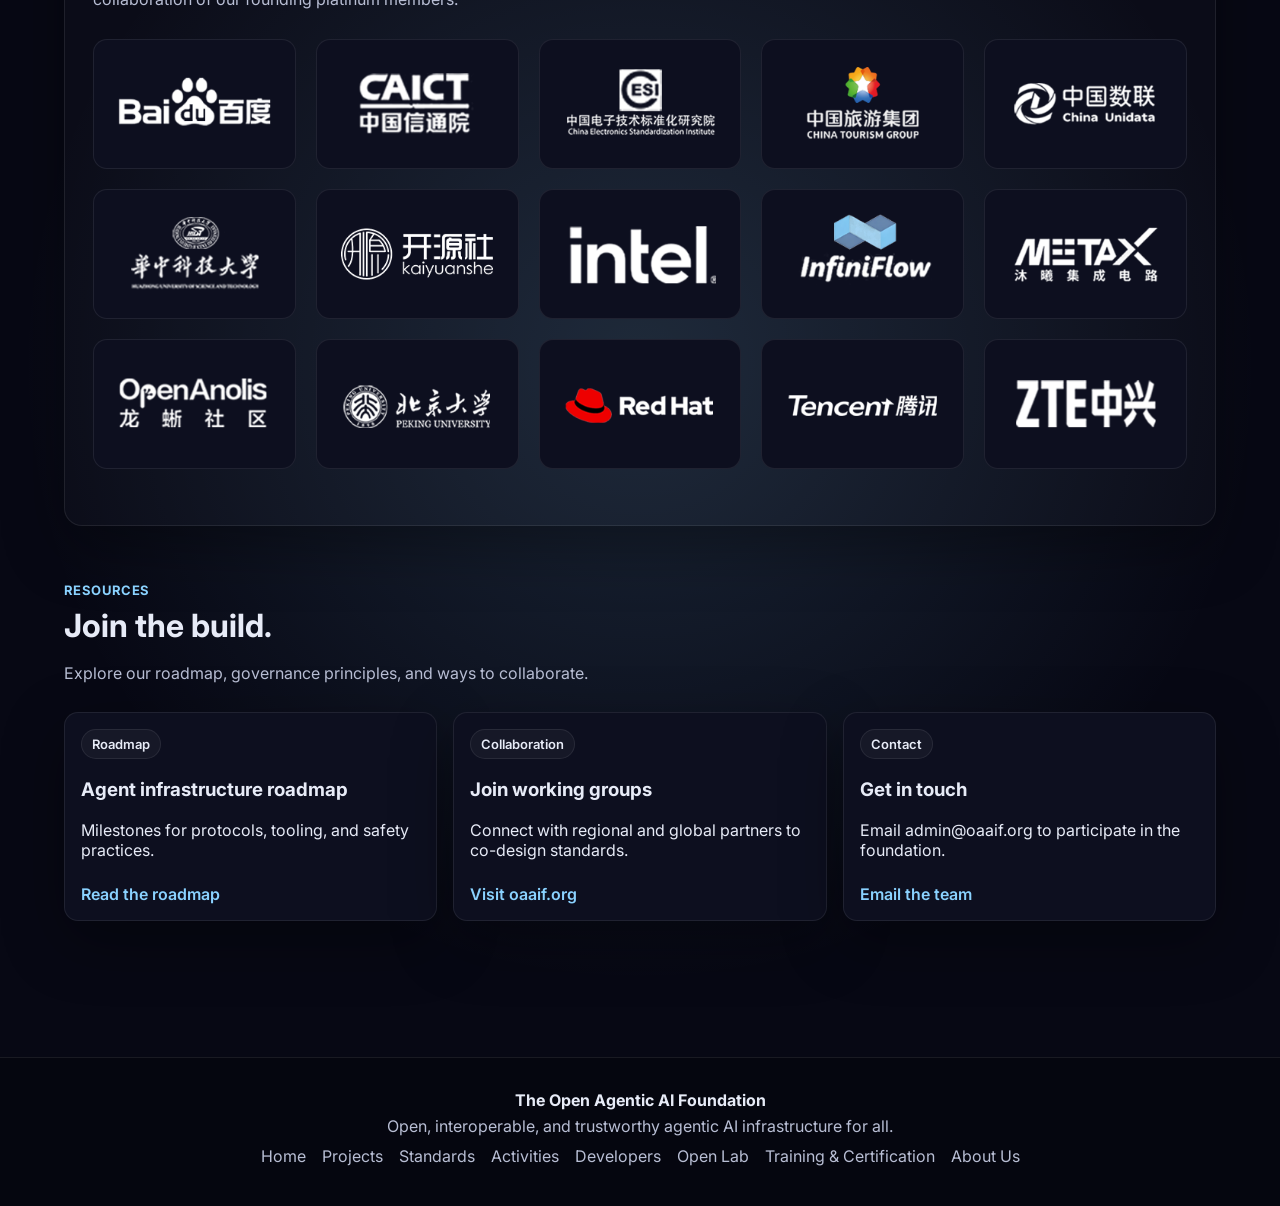
==== commit 288a4e79: "更新about页面成员组织logo - 替换为真实的15个成员logo" ====
--- a/about.html
+++ b/about.html
@@ -3,7 +3,7 @@
 <head>
   <meta charset="UTF-8">
   <meta name="viewport" content="width=device-width, initial-scale=1.0">
-  <meta name="description" content="Learn about the Open Agentic AI Foundation (OAAIF), a neutral platform founded in 2026 to advance open, interoperable, and trustworthy agentic AI infrastructure.">
+  <meta name="description" content="Learn about The Open Agentic AI Foundation, our mission, charter, structure, and donors.">
   <title>About Us · The Open Agentic AI Foundation</title>
   <link rel="preconnect" href="https://fonts.googleapis.com">
   <link rel="preconnect" href="https://fonts.gstatic.com" crossorigin>
@@ -134,36 +134,49 @@
       </div>
       <div class="logo-wall">
         <div class="logo-item">
-          <div class="logo-placeholder" data-logo="aws">AWS</div>
-          <span class="logo-name">Amazon Web Services</span>
-        </div>
-        <div class="logo-item">
-          <div class="logo-placeholder" data-logo="anthropic">Anthropic</div>
-          <span class="logo-name">Anthropic</span>
-        </div>
-        <div class="logo-item">
-          <div class="logo-placeholder" data-logo="block">Block</div>
-          <span class="logo-name">Block</span>
-        </div>
-        <div class="logo-item">
-          <div class="logo-placeholder" data-logo="bloomberg">Bloomberg</div>
-          <span class="logo-name">Bloomberg</span>
-        </div>
-        <div class="logo-item">
-          <div class="logo-placeholder" data-logo="cloudflare">Cloudflare</div>
-          <span class="logo-name">Cloudflare</span>
-        </div>
-        <div class="logo-item">
-          <div class="logo-placeholder" data-logo="google">Google</div>
-          <span class="logo-name">Google</span>
-        </div>
-        <div class="logo-item">
-          <div class="logo-placeholder" data-logo="microsoft">Microsoft</div>
-          <span class="logo-name">Microsoft</span>
-        </div>
-        <div class="logo-item">
-          <div class="logo-placeholder" data-logo="openai">OpenAI</div>
-          <span class="logo-name">OpenAI</span>
+          <img src="assets/images/logo/1百度.png" alt="百度" class="member-logo">
+        </div>
+        <div class="logo-item">
+          <img src="assets/images/logo/2中国信通院.png" alt="中国信通院" class="member-logo">
+        </div>
+        <div class="logo-item">
+          <img src="assets/images/logo/3电子四院.png" alt="电子四院" class="member-logo">
+        </div>
+        <div class="logo-item">
+          <img src="assets/images/logo/4中国旅游集团.png" alt="中国旅游集团" class="member-logo">
+        </div>
+        <div class="logo-item">
+          <img src="assets/images/logo/5中国数联.png" alt="中国数联" class="member-logo">
+        </div>
+        <div class="logo-item">
+          <img src="assets/images/logo/6华中科技大学.png" alt="华中科技大学" class="member-logo">
+        </div>
+        <div class="logo-item">
+          <img src="assets/images/logo/7开源社.png" alt="开源社" class="member-logo">
+        </div>
+        <div class="logo-item">
+          <img src="assets/images/logo/8Intel.png" alt="Intel" class="member-logo">
+        </div>
+        <div class="logo-item">
+          <img src="assets/images/logo/9英飞流.png" alt="英飞流" class="member-logo">
+        </div>
+        <div class="logo-item">
+          <img src="assets/images/logo/10沐曦股份.png" alt="沐曦股份" class="member-logo">
+        </div>
+        <div class="logo-item">
+          <img src="assets/images/logo/11龙蜥社区.png" alt="龙蜥社区" class="member-logo">
+        </div>
+        <div class="logo-item">
+          <img src="assets/images/logo/12北京大学.png" alt="北京大学" class="member-logo">
+        </div>
+        <div class="logo-item">
+          <img src="assets/images/logo/13RedHat.png" alt="RedHat" class="member-logo">
+        </div>
+        <div class="logo-item">
+          <img src="assets/images/logo/14腾讯.png" alt="腾讯" class="member-logo">
+        </div>
+        <div class="logo-item">
+          <img src="assets/images/logo/15中兴通讯.png" alt="中兴通讯" class="member-logo">
         </div>
       </div>
     </section>
@@ -185,13 +198,13 @@
           <div class="pill" data-i18n="resource-2-tag">Community</div>
           <h3 data-i18n="resource-2-title">Join the forum</h3>
           <p data-i18n="resource-2-body">Connect with contributors, propose initiatives, and join working groups.</p>
-          <a href="https://oaaif.org/" class="link" data-i18n="resource-2-link">Open workspace</a>
+          <a href="#" class="link" data-i18n="resource-2-link">Open workspace</a>
         </article>
         <article class="resource">
           <div class="pill" data-i18n="resource-3-tag">Funding</div>
           <h3 data-i18n="resource-3-title">Apply for grants</h3>
           <p data-i18n="resource-3-body">Support for open-source projects, research, and deployments that move the ecosystem forward.</p>
-          <a href="mailto:admin@oaaif.org" class="link" data-i18n="resource-3-link">Start an application</a>
+          <a href="#" class="link" data-i18n="resource-3-link">Start an application</a>
         </article>
       </div>
     </section>
--- a/assets/css/style.css
+++ b/assets/css/style.css
@@ -467,10 +467,45 @@
   font-family: "Space Grotesk", "Inter", sans-serif;
 }
 
+.member-logo {
+  width: 100%;
+  max-width: 160px;
+  height: auto;
+  max-height: 80px;
+  object-fit: contain;
+}
+
 .logo-name {
   color: var(--muted);
   font-size: 14px;
   font-weight: 500;
+}
+
+.community-list {
+  display: grid;
+  grid-template-columns: repeat(auto-fit, minmax(200px, 1fr));
+  gap: 20px;
+}
+
+.community-item {
+  background: var(--card);
+  border: 1px solid var(--border);
+  border-radius: var(--radius);
+  padding: 24px;
+  display: flex;
+  align-items: center;
+  justify-content: center;
+  text-align: center;
+  font-size: 16px;
+  font-weight: 600;
+  color: var(--text);
+  transition: transform 0.2s ease, box-shadow 0.2s ease;
+  min-height: 80px;
+}
+
+.community-item:hover {
+  transform: translateY(-4px);
+  box-shadow: var(--glow);
 }
 
 @media (max-width: 768px) {
@@ -485,14 +520,30 @@
     font-size: 18px;
   }
 
+  .member-logo {
+    max-width: 100px;
+    max-height: 50px;
+  }
+
   .logo-name {
     font-size: 12px;
   }
+
+  .community-list {
+    grid-template-columns: repeat(2, 1fr);
+    gap: 12px;
+  }
+
+  .community-item {
+    font-size: 14px;
+    padding: 16px;
+    min-height: 60px;
+  }
 }
 
 @media (max-width: 480px) {
   .logo-wall {
-    grid-template-columns: 1fr;
+    grid-template-columns: repeat(2, 1fr);
   }
 }
 
